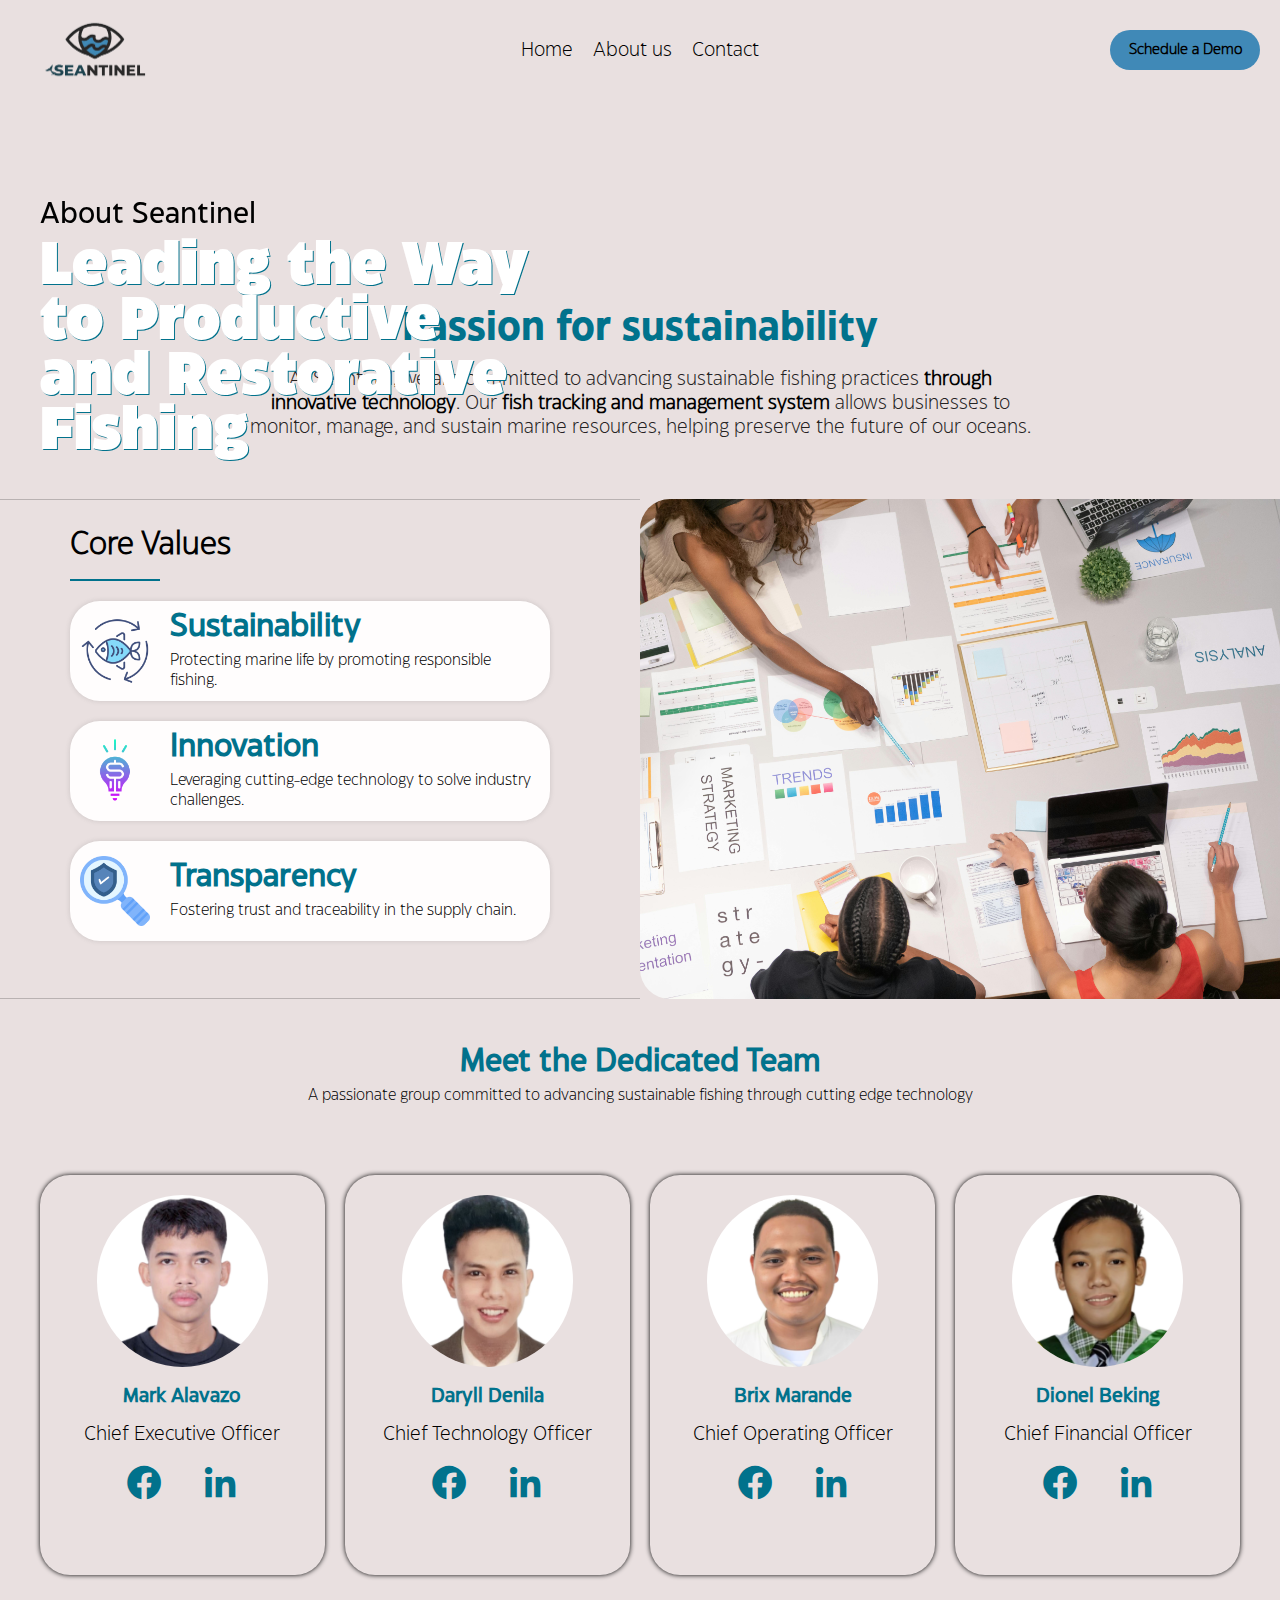
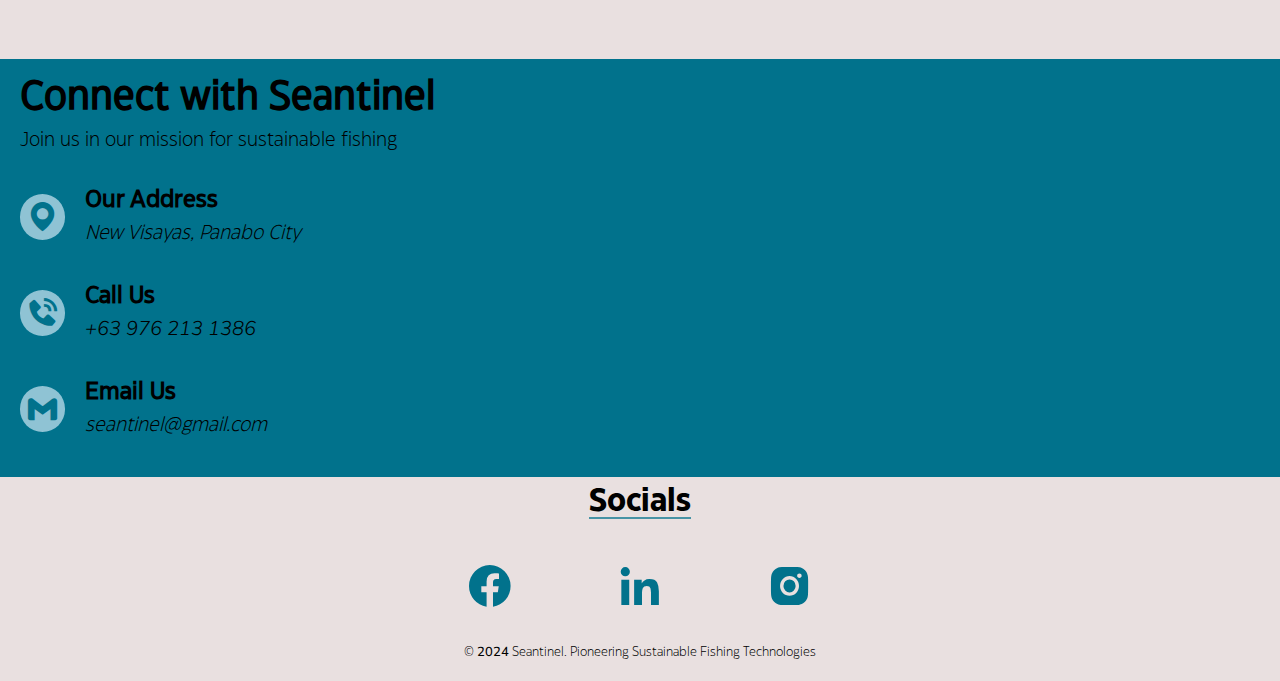
==== about.html @ aa9bd09c "Add files via upload" ====
<!DOCTYPE html>
<html lang="en">
<head>
    <meta charset="UTF-8">
    <meta name="viewport" content="width=device-width, initial-scale=1.0">
    <link rel="stylesheet" href="about.css">
    <link href="https://fonts.googleapis.com/css2?family=Nunito+Sans:ital,opsz,wght@0,6..12,200..1000;1,6..12,200..1000&display=swap" rel="stylesheet">
    <link href='https://unpkg.com/boxicons@2.1.4/css/boxicons.min.css' rel='stylesheet'>
    <title>Document</title>
</head>
<body>
    <header>
            <nav class="nav-bar">
                <a href="index.html"><img class="logo" src="logo.png" alt="Seantinel Logo"></a>
                <div class="menu-icon" onclick="toggleMenu()">☰</div>
                <ul class="nav-content" id="nav-content">
                    <li><a href="index.html">Home</a></li>
                    <li><a href="about.html">About us</a></li>
                    <li><a href="contact.html">Contact</a></li>
                </ul>
                <button><a href="contact.html">Schedule a Demo</a></button>
            </nav>

            <div class="bg-video">
                <video autoplay loop src="bg-vid.mp4"></video>
            </div>
            <div class="overlay">
                <h1>About Seantinel</h1>
                <h2>Leading the Way to Productive and Restorative Fishing</h2>
            </div>
    </header>

    <main>
        <div class="content1">
            <h1>Passion for sustainability</h1>
            <p>At Seantinel, we are committed to advancing sustainable fishing practices <span>through innovative technology</span>. Our <span>fish tracking and management system</span> allows businesses to monitor, manage, and sustain marine resources, helping preserve the future of our oceans.</p>
        </div>

            
        <div class="values">
            <h1 class="core">Core Values</h1>
            <hr class="divider">

            <div class="value-cont">
                <img src="sust.png" alt="">
                <div>
                    <h1>Sustainability</h1>
                    <p>Protecting marine life by promoting responsible fishing.</p>
                </div>
            </div>
            <div class="value-cont">
                <img src="innovation.png" alt="">
                <div>
                    <h1>Innovation</h1>
                    <p>Leveraging cutting-edge technology to solve industry challenges.</p>
                </div>
            </div>
            <div class="value-cont">
                <img src="trans.png" alt="">
                <div>
                    <h1>Transparency</h1>
                    <p>Fostering trust and traceability in the supply chain.</p>
                </div>
            </div>
        </div>
        <img class="team-pict" src="Value.jpg" alt="">

        <div class="team-comp">
            <h1>Meet the Dedicated Team</h1>
            <p>A passionate group committed to advancing sustainable fishing through cutting edge technology</p>
            
            <div class="team-container">
                <img src="alavazo.png" alt="">
                <h1>Mark Alavazo</h1>
                <h2>Chief Executive Officer</h2>
                <div>
                    <a target="_blank" href="https://www.facebook.com/bernardmark.alavazo"><i class='bx bxl-facebook-circle'></i></a>
                    <a target="_blank" href="https://www.linkedin.com/in/mark-bernard-alavazo-3a7a72160/"><i class='bx bxl-linkedin'></i></a>
                </div>
            </div>
            
            <div class="team-container">
                <img src="denila.png" alt="">
                <h1>Daryll Denila</h1>
                <h2>Chief Technology Officer</h2>
                <div>
                    <a target="_blank" href="https://www.facebook.com/daryll03.denila"><i class='bx bxl-facebook-circle'></i></a>
                    <a target="_blank" href="https://www.linkedin.com/feed/"><i class='bx bxl-linkedin'></i></a>
                </div>
            </div>

            <div class="team-container">
                <img src="marande.png" alt="">
                <h1>Brix Marande</h1>
                <h2>Chief Operating Officer</h2>
                <div>
                    <a target="_blank" href="https://www.facebook.com/brix.marande"><i class='bx bxl-facebook-circle'></i></a>
                    <a target="_blank" href="https://www.linkedin.com/in/brix-marande-644881311/"><i class='bx bxl-linkedin'></i></a>
                </div>
            </div>

            <div class="team-container">
                <img src="beking.png" alt="">
                <h1>Dionel Beking</h1>
                <h2>Chief Financial Officer</h2>
                <div>
                    <a target="_blank" href="https://www.facebook.com/dionel.beking.5"><i class='bx bxl-facebook-circle'></i></a>
                    <a target="_blank" href="https://www.linkedin.com/in/beking-dionel-512a20311/"><i class='bx bxl-linkedin'></i></a>
                </div>
            </div>

        </div>
    </main>

    <footer>
        <div class="connect">
            <h1>Connect with Seantinel</h1>
            <p>Join us in our mission for sustainable fishing</p>

            <div class="connect-container">
                <div class="bg-icon"><i class='bx bxs-map'></i></div>
                <div>
                    <h2>Our Address</h2>
                    <p>New Visayas, Panabo City</p>
                </div>
            </div>

            <div class="connect-container">
                <div class="bg-icon"><i class='bx bxs-phone-call'></i></div>
                <div>
                    <h2>Call Us</h2>
                    <p class="number">+63 976 213 1386</p>
                </div>
            </div>

            <div class="connect-container">
                <div class="bg-icon"><i class='bx bxl-gmail'></i></div>
                <div>
                    <h2>Email Us</h2>
                    <p>seantinel@gmail.com</p>
                </div>
            </div>
        </div>
        
        <div class="socials">
            <h1>Socials</h1>
            <div>
                <a href="#"><i class='bx bxl-facebook-circle'></i></a>
                <a href="https://www.linkedin.com/company/seantinel/about/"><i class='bx bxl-linkedin'></i></a>
                <a href="https://www.instagram.com/daaaaaaaaar3/"><i class='bx bxl-instagram-alt'></i></a>
            </div>
            <p>© <span class="number">2024</span> Seantinel. Pioneering Sustainable Fishing Technologies</p>
        </div>

    </footer>



    <script src="functions.js">
    </script>
</body>
</html>
---- about.css ----
@font-face {
    font-family: heavyFont;
    src: url(Eastman-Grotesque-Heavy-trial.otf);
}
@font-face {
    font-family:boldFont ;
    src: url(Eastman-Grotesque-Bold-trial.otf);
}
@font-face {
    font-family:mediumFont ;
    src: url(Eastman-Grotesque-Medium-trial.otf);
}
@font-face {
    font-family:lightFont ;
    src: url(Eastman-Grotesque-Light-trial.otf);
}
*{
    padding: 0;
    margin: 0;
    text-decoration: none;
    list-style: none;
    box-sizing: border-box;
    border: none;
    font-family: lightFont;
}
body{
    background-color: #e9e0e0;
}
.nav-bar{
    background-color:  #e9e0e0;
    height: 80px;
}
.nav-bar a .logo{
    width: 100px;
    margin-top: 20px;
}

.menu-icon{
    float: right;
    font-size: 30px;
    padding: 25px  20px 0;
    color: #01728c;
}
.nav-content {
    display: none;
    position: absolute;
    top: 60px;
    left: 70%;
    width: 120px;
    padding: 10px 10px 5px;
    border-radius: 5px;
    font-size: 20px;
    background-color: #e9e0e0;
    text-align: end;
    transition: all 0.5s ease-in; 
    z-index: 3;
}
.nav-content li{
    margin: 10px 0 15px  0;
}
.nav-content li a{
    color: black;
}
.nav-content li a:hover{
    color: #01728c;
} 
.nav-content-visible {
    display: block;
}
.nav-bar button{
    display: none;
} 
.nav-bar button:hover{
    box-shadow: 0 0 15px #01EEFE;
    transform: scale(1.1);
}
.nav-bar button a{
    color: #000000;
}
.bg-video{
    display: flex;
    justify-content: center;
}
.bg-video video {
    width: 900px;
    z-index: 1;
}
.overlay{
    display: block;
    position: absolute;
    z-index: 2;
    top: 200px;
    left: 20px;
    padding-right:20px ;
}
.overlay h1{
    font-size: 20px;
    color: black;
    font-weight: 100;
    font-family: mediumFont;
    line-height: 1;
    margin-bottom: 10px;
}
.overlay h2{
    font-size: 40px;
    font-weight: 1000;
    color: white;
    text-shadow: 1px 1px #01728c;
    font-family: heavyFont;
}
/* main */
.content1{
    padding: 20px;
    text-align: center;
}
main .content1 h1{
    font-family: boldFont;
    margin: 10px 0 20px;
    color: #01728c;
}
main .content1 p{
    font-size: 18px;
    color:rgb(36, 34, 34); 
    line-height: 1.2;
}
main .content1 p span{
    color: #01728c;
    font-weight: 800;
}
.values{
    display: flex;
    flex-direction: column;
    align-items: flex-start;
    padding: 0 20px;
}
.core{
    margin-left: 20px;
    margin-top: 30px;
}
.divider{
    align-self: flex-start;
    height: 2px;
    width: 90px;
    background-color: #01728c;
    margin: 20px;
}
.value-cont{
    display: flex;
    margin: 20px 0;
    width: 95%;
    height: 180px;
    padding: 10px;
    background-color: #fffdfd;
    align-items: center;
    align-self: center;
    gap:20px;
    border-radius: 30px;
    box-shadow: 0 0 5px rgb(88, 88, 88, .2);
}
.value-cont h1{
    font-family: mediumFont;
    color: #01728c;
    margin-bottom: 10px;
}
.value-cont p{
    line-height: 1.2;
}
.value-cont img{
    width: 70px;
    height: 70px;
}
.team-pict{
    width: 100%;
    margin: 0;
}
.team-comp{
    margin-top: 20px;
    padding: 0 20px;
}
.team-comp h1{
    text-align: center;
    font-family: mediumFont;
    color: #01728c;
    margin-bottom: 10px;
}
.team-comp p{
    text-align: center;
    line-height: 1.2;
}
.team-container{
    background-color: #e9e0e0;
    width: 90%;
    height: 450px;
    border-radius: 30px;
    margin: 20px 0;
    padding: 20px;
    display: flex;
    flex-direction: column;
    align-items: center;
    justify-content: center;
    justify-self: center;
    box-shadow: 0 0  5px #000000;
}
.team-container img{
    width: 70%;
    border-radius: 50%;
    margin-bottom: 20px;
}
.team-container h1{
    font-size: 30px;
}
.team-container h2{
    font-size: 20px;
    font-weight: 500;
    margin: 10px 0;
}
.team-container div{
    margin-top: 10px;
}
.team-container div a{
    font-size: 40px;
    margin: 0 1rem;
    color: #01728c;
}
.team-container div a i:hover{
    transform: scale(1.1);
    filter: drop-shadow(0 0 15px #5dbffc );
}
/* Footer */
.connect{
    background-color: #01728c;
    padding: 20px;
    display: flex;
    flex-wrap: wrap;
    flex-direction: column;
    margin-top: 4rem;
}
.connect h1{
    width: 100%;
    font-family: mediumFOnt;
    font-size: 40px;
    margin-bottom: 15px;
}
.connect p{
    font-size: 20px;
    margin-bottom: 20px;
    align-items: center;
}
.connect-container{
    display: flex;
    align-items: center;
    gap: 20px;
    margin: 20px 0;
    align-self: flex-start;
    padding: 0;
}
.connect-container .bg-icon{
    background-color: #8fc3d4;
    padding: 5px;
    border-radius: 50px;
}
.connect-container i{
    font-size: 35px;
    color: #01728c;
}
.connect-container div h2{
    font-family: mediumFont;
    margin-bottom: 10px;
}
.connect-container div p{
    font-style: italic;
    font-weight: 300;
    font-size: 20px;
    margin: 0;
    line-height: 1.2;
}
.socials{
    display: flex;
    flex-direction: column;
    align-items: center;
    margin-top: 10px;
}
.socials h1{
    border-width: 0 0 2px 0;
    border-color: rgb(1, 114, 140,.7);
    font-family: boldFont;
    border-style: solid;
    margin-bottom: 2rem;
}
.socials div{
    margin: 10px 0;
}
.socials div a{
    margin: 0 2rem;
    font-size: 30px;
    color: #01728c;
}
.socials div a i:hover{
    filter: drop-shadow(0 0 15px #5dbffc );
    border-radius: 30px;
    transform: scale(1.1);
}

.socials p{
    text-align: center;
    padding: 20px;
    font-size: 13px;
}
.number{
    font-family: "Nunito Sans", sans-serif;
    font-weight: 500;
}


@media only screen and (min-width: 600px){
    .nav-bar{
        position: sticky;
        top: 0;
        height: 100px;
        display: flex;
        justify-content: space-between;
        padding: 0 20px;
        align-items: center;

    }
    .nav-bar a .logo{
        width: 150px;
        margin: 10px 0 0;
    }
    
    .menu-icon{
        display: none;
    }
    .nav-content{
        display: flex;
        position:static;
        width: auto;
        background-color: transparent;
        gap: 20px;
    }
    .nav-bar button{
        display: block;
        width: 150px;
        height: 40px;
        font-size: 15px;
        font-weight: 600;
        border-radius: 20px;
        background-color: #4089b7;
    }
    .overlay{
        left: 40px;
        width: 60%;
    }
    .overlay h1{
        font-size: 30px;
    }
    .overlay h2{
        font-size: 50px;
    }
    /* main */
    main .content1 h1{
        font-size: 40px;
        margin-top: 40px;
    }
    main .content1 p{
        font-size: 20px; 
        padding: 0 65px;
    }
    main .content1 p span{
        color: black;
        font-weight: 800;
    }
    .value-cont div p{
        padding: 0;
    }

    /* team composition */
    .team-comp{
        display: flex;
        flex-wrap: wrap;
        justify-content: space-evenly;
        margin-top: 3rem;

    }
    .team-comp h1, p{
        width: 100%;
        padding: 0 100px;
    }
    .team-comp p{
        margin-bottom: 50px;
    }
    .team-container{
        width: 40%;
    }
    .connect p{
        font-size: 20px;
        margin-bottom: 20px;
        padding: 0;
    }
    .connect-container{
        justify-content: center;
    }
    .team-container h1{
        font-family: mediumFont;
        padding: 0;
    }
    .connect-container div p{
        font-size: 20px;
        padding: 0;
        margin: 0;
    }
    .socials div a{
        margin: 0 3rem;
    }
    .socials div a i{
        font-size:50px;
    }

        
}

@media only screen and (min-width: 1000px){
    .overlay h2{
        padding-right: 30%;
        font-size: 60px;
    }
    .bg-video video{
        width: 100%;
    }
    .content1{
        width: 75%;
        justify-self: center;
        
    }
    .values{
        width: 50%;
        height: 500px;
        display: inline-block;
        margin-top: 40px;
        border-width: 1px 0 ;
        border-color: rgb(75, 74, 74, .3);
        border-style: solid;
    }
    .core{
        margin-left: 50px;
    }
    .divider{
        margin-left: 50px;
    }
    .team-pict{
        width: 50%;
        height: 500px;
        float: right;
        margin-top: 40px;
        border-radius: 30px 0 0 30px ;
    } 
    .value-cont{
        height: 100px;
        width: 80%;
        margin-left: 50px;
    }
    /* teamp composition */

    .team-container{
        width: 23%;
        justify-content: flex-start;
        height: 400px;
    }
    .team-container h1{
        padding: 0;
        font-size: 20px;
    }
    .team-container h2{
        text-align: center;
    }

}
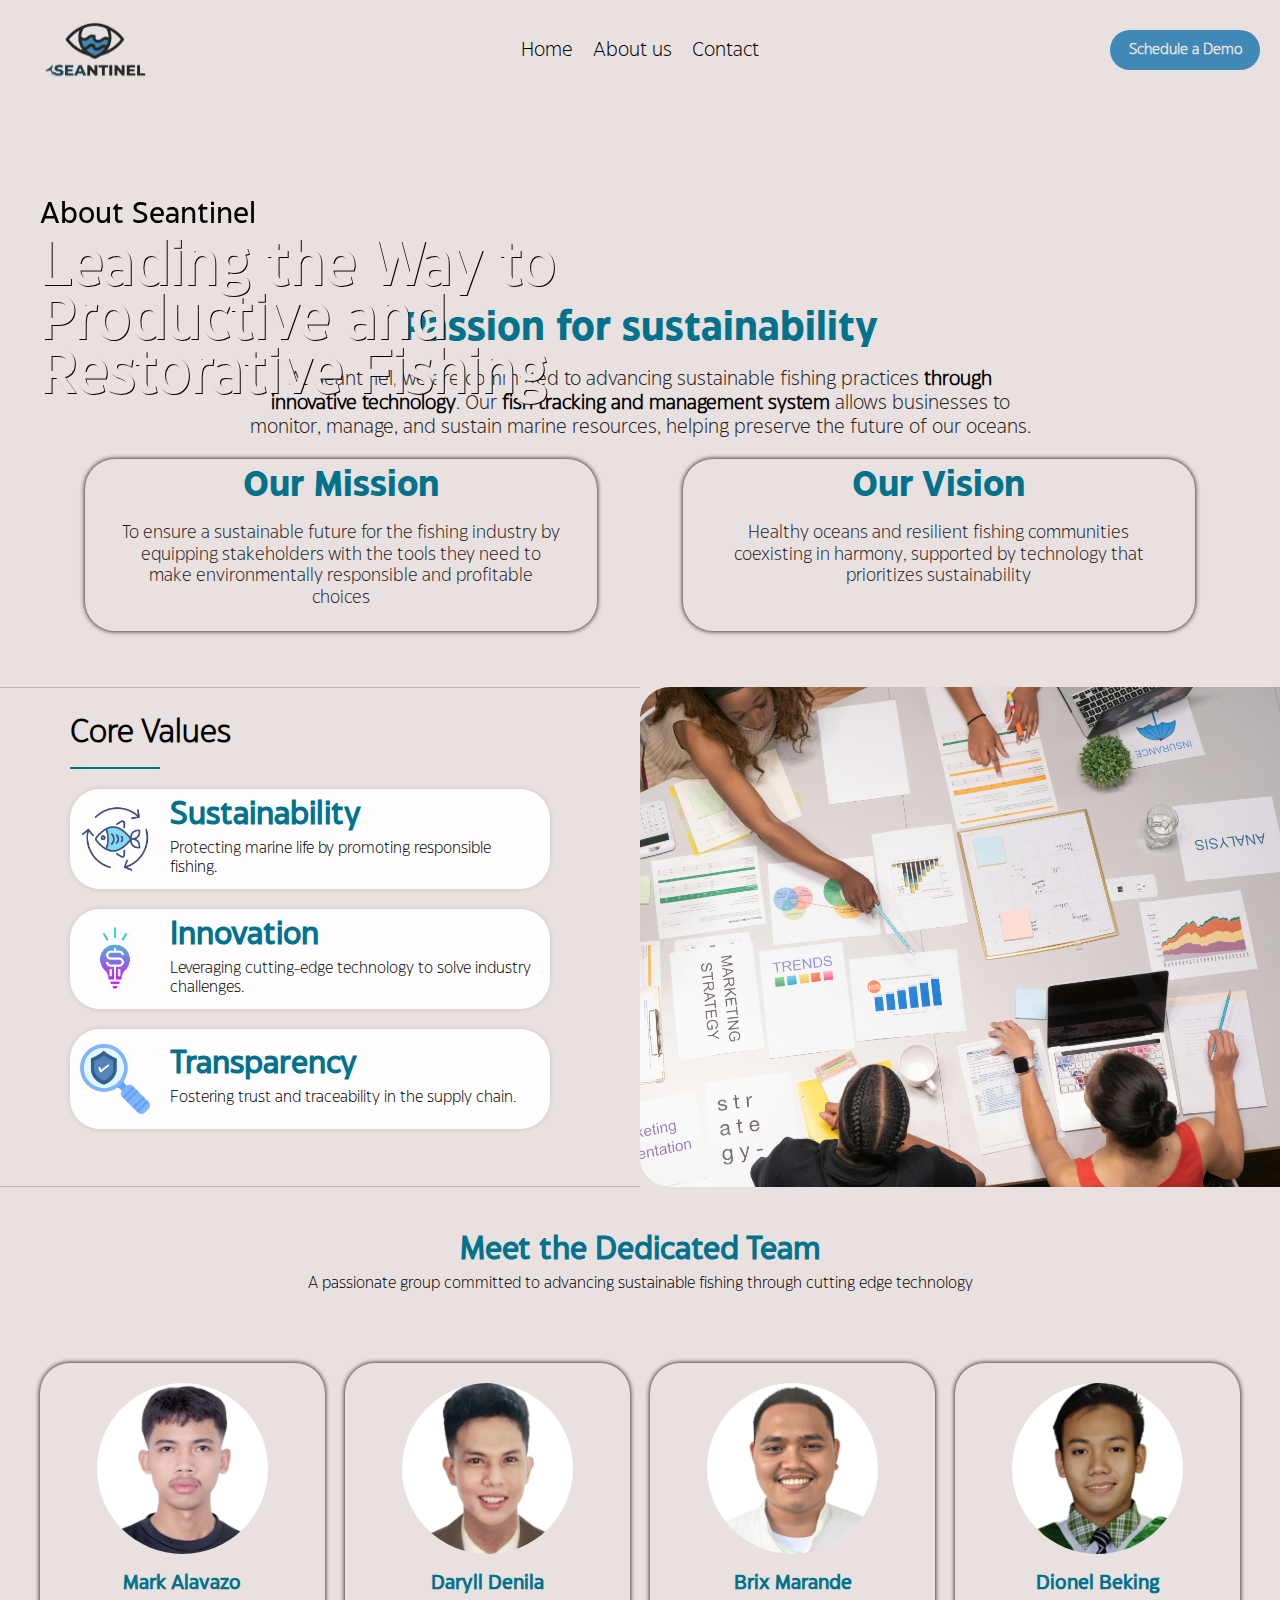
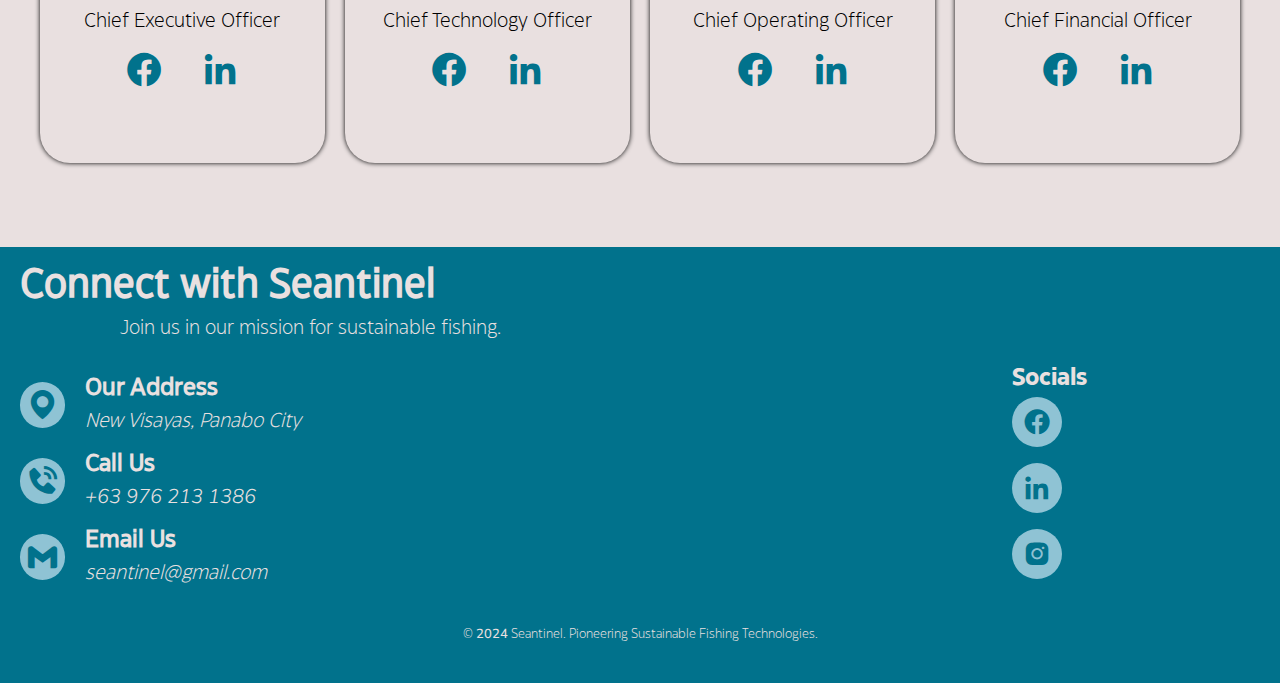
==== commit c58aba8d: "Add files via upload" ====
--- a/about.html
+++ b/about.html
@@ -34,6 +34,21 @@
         <div class="content1">
             <h1>Passion for sustainability</h1>
             <p>At Seantinel, we are committed to advancing sustainable fishing practices <span>through innovative technology</span>. Our <span>fish tracking and management system</span> allows businesses to monitor, manage, and sustain marine resources, helping preserve the future of our oceans.</p>
+        </div>
+
+
+        <div class="VMC">
+
+            <div class="mission">
+                <h1>Our Mission</h1>
+                <p>To ensure a sustainable future for the fishing industry by equipping stakeholders with the tools they need to make environmentally responsible and profitable choices</p>
+            </div>
+
+            <div class="vision">
+                <h1>Our Vision</h1>
+                <p>Healthy oceans and resilient fishing communities coexisting in harmony, supported by technology that prioritizes sustainability</p>
+            </div>
+
         </div>
 
             
@@ -115,43 +130,45 @@
     <footer>
         <div class="connect">
             <h1>Connect with Seantinel</h1>
-            <p>Join us in our mission for sustainable fishing</p>
+            <p>Join us in our mission for sustainable fishing.</p>
 
-            <div class="connect-container">
-                <div class="bg-icon"><i class='bx bxs-map'></i></div>
-                <div>
-                    <h2>Our Address</h2>
-                    <p>New Visayas, Panabo City</p>
+            <div class="con">
+                <div class="connect-container">
+                    <div class="bg-icon"><i class='bx bxs-map'></i></div>
+                    <div>
+                        <h2>Our Address</h2>
+                        <p>New Visayas, Panabo City</p>
+                    </div>
+                </div>
+
+                <div class="connect-container">
+                    <div class="bg-icon"><i class='bx bxs-phone-call'></i></div>
+                    <div>
+                        <h2>Call Us</h2>
+                        <p class="number">+63 976 213 1386</p>
+                    </div>
+                </div>
+
+                <div class="connect-container">
+                    <div class="bg-icon"><i class='bx bxl-gmail'></i></div>
+                    <div>
+                        <h2>Email Us</h2>
+                        <p>seantinel@gmail.com</p>
+                    </div>
                 </div>
             </div>
-
-            <div class="connect-container">
-                <div class="bg-icon"><i class='bx bxs-phone-call'></i></div>
+            
+            <div class="socials">
+                <h1>Socials</h1>
                 <div>
-                    <h2>Call Us</h2>
-                    <p class="number">+63 976 213 1386</p>
+                    <a target="_blank" href="https://www.facebook.com/profile.php?id=61568753852257"><i class='bx bxl-facebook-circle'></i></a>
+                    <a target="_blank" href="https://www.linkedin.com/company/seantinel/about/"><i class='bx bxl-linkedin'></i></a>
+                    <a target="_blank" href="https://       www.instagram.com/daaaaaaaaar3/"><i class='bx bxl-instagram-alt'></i></a>
                 </div>
-            </div>
-
-            <div class="connect-container">
-                <div class="bg-icon"><i class='bx bxl-gmail'></i></div>
-                <div>
-                    <h2>Email Us</h2>
-                    <p>seantinel@gmail.com</p>
-                </div>
-            </div>
+                
+            </div> 
+            <p class="art">© <span class="number">2024</span> Seantinel. Pioneering Sustainable Fishing Technologies.</p> 
         </div>
-        
-        <div class="socials">
-            <h1>Socials</h1>
-            <div>
-                <a href="#"><i class='bx bxl-facebook-circle'></i></a>
-                <a href="https://www.linkedin.com/company/seantinel/about/"><i class='bx bxl-linkedin'></i></a>
-                <a href="https://www.instagram.com/daaaaaaaaar3/"><i class='bx bxl-instagram-alt'></i></a>
-            </div>
-            <p>© <span class="number">2024</span> Seantinel. Pioneering Sustainable Fishing Technologies</p>
-        </div>
-
     </footer>
 
 
--- a/about.css
+++ b/about.css
@@ -75,7 +75,7 @@
     transform: scale(1.1);
 }
 .nav-bar button a{
-    color: #000000;
+    color: #e9e0e0;
 }
 .bg-video{
     display: flex;
@@ -104,9 +104,9 @@
 .overlay h2{
     font-size: 40px;
     font-weight: 1000;
-    color: white;
-    text-shadow: 1px 1px #01728c;
-    font-family: heavyFont;
+    color: #e9e0e0;
+    text-shadow: 1px 1px #000000;
+    font-family: mediumFont;
 }
 /* main */
 .content1{
@@ -127,6 +127,26 @@
     color: #01728c;
     font-weight: 800;
 }
+/* .VMC{
+    padding: 10px;
+} */
+.mission, .vision{
+    text-align: center;
+    padding: 5px 20px;
+    color:rgb(36, 34, 34);
+    font-size: 18px;
+    line-height: 1.2;
+    box-shadow: 0 0 5px #000000;
+    border-radius: 30px;
+    margin-bottom: 1rem;
+    width: 90%;
+    justify-self: center;
+}
+.mission h1, .vision h1{
+    font-family: boldFont;
+    color:#01728c;
+}
+
 .values{
     display: flex;
     flex-direction: column;
@@ -240,10 +260,12 @@
     font-family: mediumFOnt;
     font-size: 40px;
     margin-bottom: 15px;
+    color: #e9e0e0;
 }
 .connect p{
     font-size: 20px;
     margin-bottom: 20px;
+    color: #e9e0e0;
     align-items: center;
 }
 .connect-container{
@@ -266,6 +288,7 @@
 .connect-container div h2{
     font-family: mediumFont;
     margin-bottom: 10px;
+    color: #e9e0e0;
 }
 .connect-container div p{
     font-style: italic;
@@ -277,23 +300,26 @@
 .socials{
     display: flex;
     flex-direction: column;
-    align-items: center;
     margin-top: 10px;
 }
 .socials h1{
-    border-width: 0 0 2px 0;
-    border-color: rgb(1, 114, 140,.7);
     font-family: boldFont;
-    border-style: solid;
-    margin-bottom: 2rem;
+    font-size: 1.5rem;
+    margin-bottom: 1rem;
 }
 .socials div{
-    margin: 10px 0;
+    margin: .5rem 0;
+    display: flex;
+    justify-content: space-between;
 }
 .socials div a{
-    margin: 0 2rem;
     font-size: 30px;
     color: #01728c;
+}
+.socials div a i{
+    background-color: #8fc3d4;
+    border-radius: 50px;
+    padding: 10px;
 }
 .socials div a i:hover{
     filter: drop-shadow(0 0 15px #5dbffc );
@@ -301,10 +327,12 @@
     transform: scale(1.1);
 }
 
-.socials p{
+.connect .art{
     text-align: center;
     padding: 20px;
     font-size: 13px;
+    font-weight: lightFont;
+    margin: 0;
 }
 .number{
     font-family: "Nunito Sans", sans-serif;
@@ -373,6 +401,9 @@
     .value-cont div p{
         padding: 0;
     }
+    .mission p, .vision p{
+        padding: 1rem;
+    }
 
     /* team composition */
     .team-comp{
@@ -392,28 +423,31 @@
     .team-container{
         width: 40%;
     }
-    .connect p{
-        font-size: 20px;
-        margin-bottom: 20px;
+    /* Footer */
+    .connect{
+        flex-direction: row;
+        justify-content: space-between;
+    }
+    .connect h1, p{
+        width: 100%;
+    }
+    .con{
+        width: 50%;
+    }
+    .connect-container div p{
         padding: 0;
     }
-    .connect-container{
-        justify-content: center;
-    }
-    .team-container h1{
-        font-family: mediumFont;
-        padding: 0;
-    }
-    .connect-container div p{
-        font-size: 20px;
-        padding: 0;
+    .socials{
+        width: 20%;
+        padding-top: 20px;
         margin: 0;
     }
-    .socials div a{
-        margin: 0 3rem;
-    }
-    .socials div a i{
-        font-size:50px;
+    .socials h1{
+        margin: 0;
+    }
+    .socials div{
+        flex-direction: column;
+        gap: 1rem;
     }
 
         
@@ -440,6 +474,13 @@
         border-width: 1px 0 ;
         border-color: rgb(75, 74, 74, .3);
         border-style: solid;
+    }
+    .VMC{
+        display: flex;
+        justify-content: space-evenly;
+    }
+    .mission, .vision{
+        width: 40%;
     }
     .core{
         margin-left: 50px;
@@ -473,5 +514,9 @@
     .team-container h2{
         text-align: center;
     }
+    /* footer */
+    .socials{
+        padding-top: 10px;
+    }
 
 }